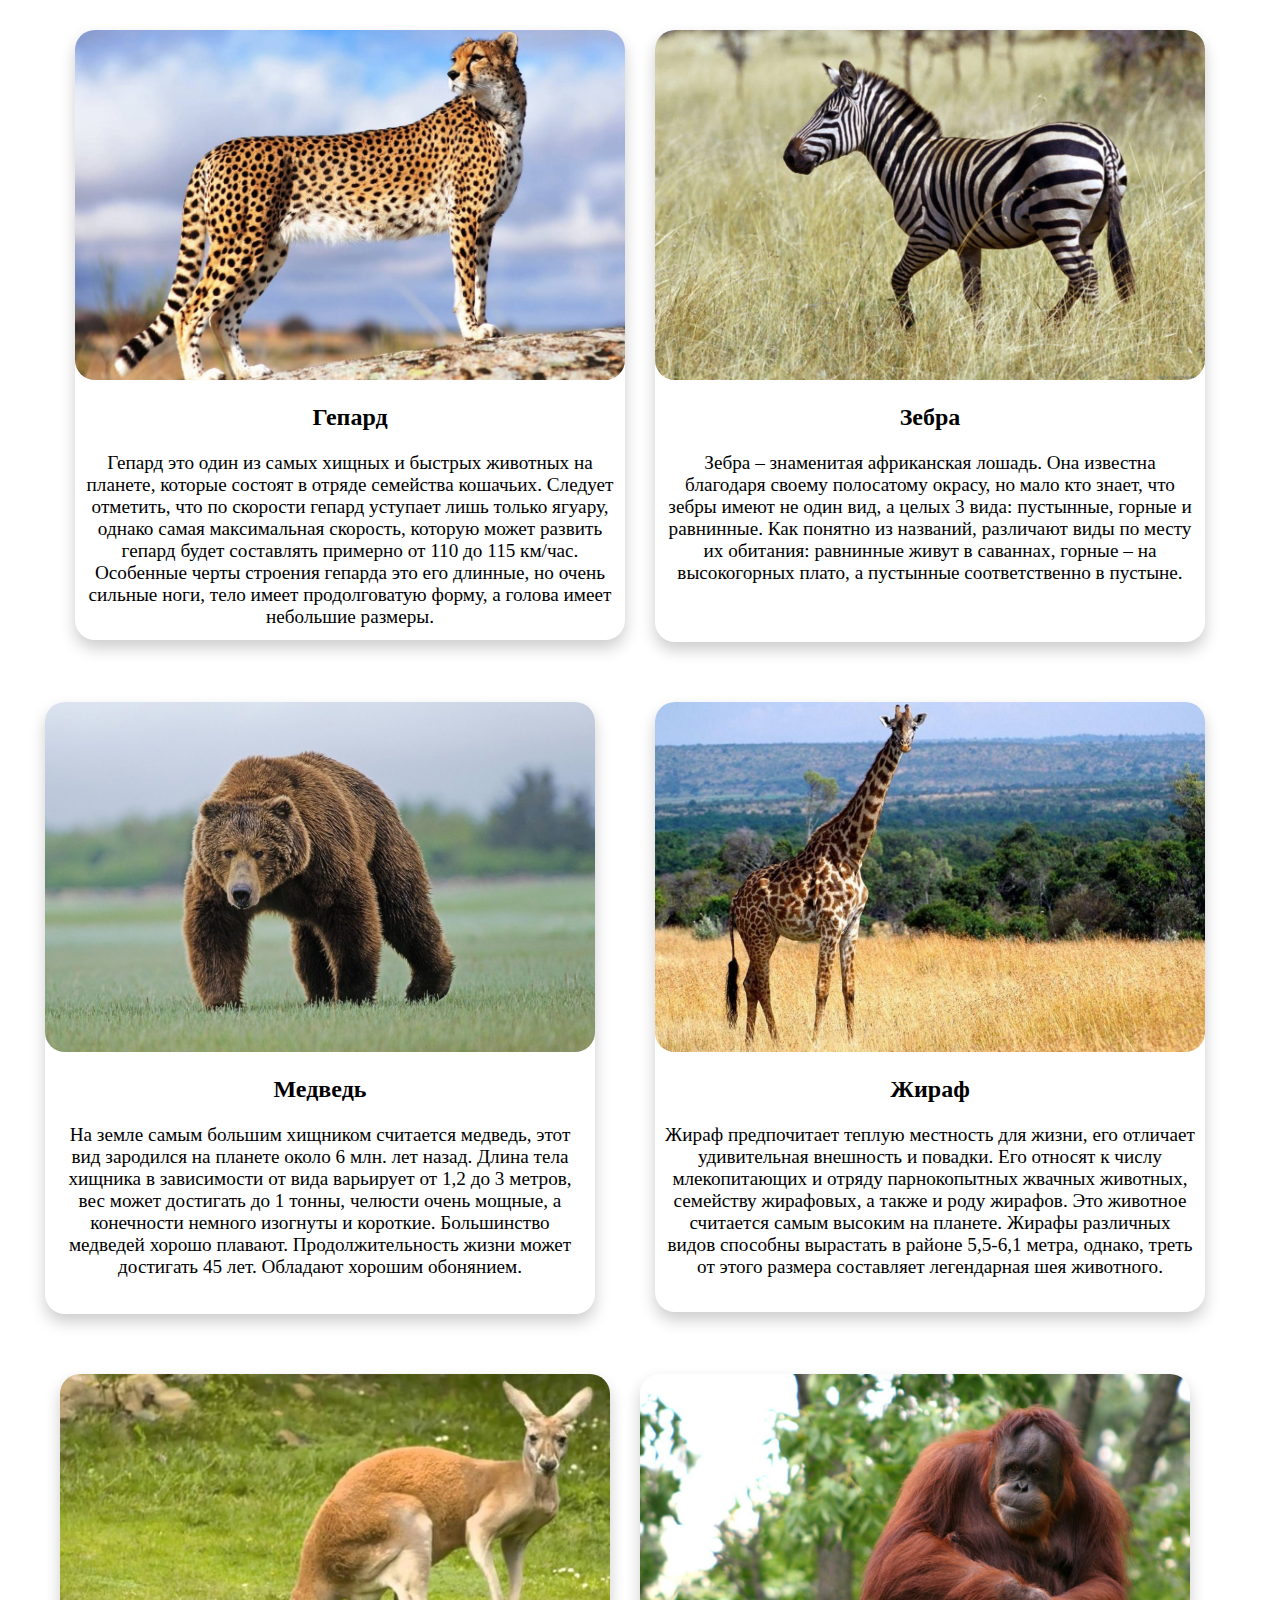
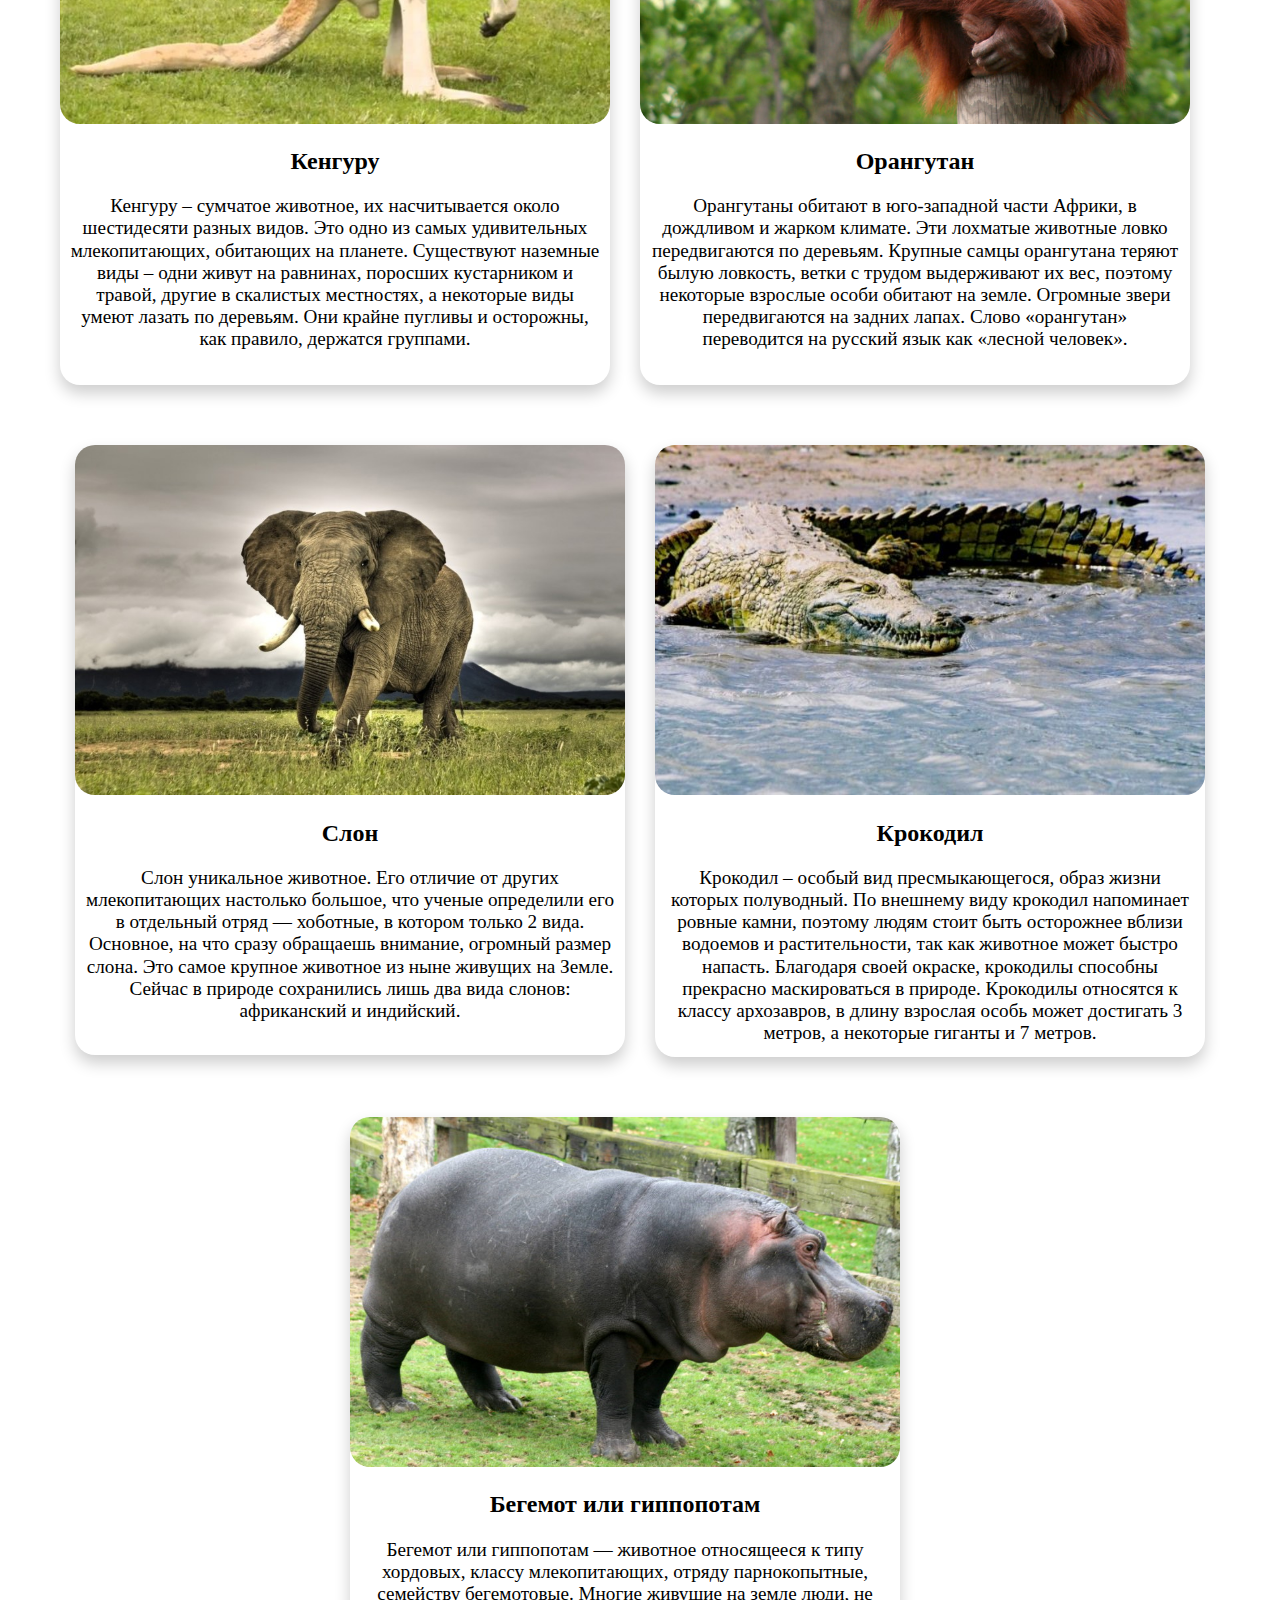
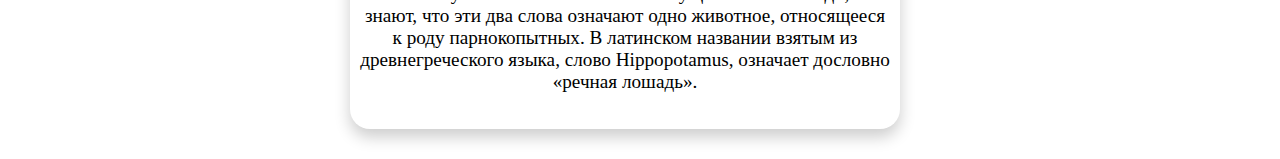
==== dz_6/index.html @ ddbcb293 "added dz_6" ====
<!DOCTYPE html>
<html lang="ru">

<head>
  <meta charset="UTF-8">
  <meta http-equiv="X-UA-Compatible" content="IE=edge">
  <meta name="viewport" content="width=device-width, initial-scale=1.0">
  <title>Дикие животные</title>
  <link rel="shortcut icon" href="images/favicon.png" type="image/png">
  <link rel="stylesheet" href="css/normalize.css">
  <link rel="stylesheet" href="css/style.css">
</head>

<body>
  <section>
    <div class="card__first">
      <div class="card__img"><img src="images/gepard.jpg" alt="Гепард"></div>
      <h2 class="card__title">Гепард</h2>
      <p class="card_description">
        Гепард это один из самых хищных и быстрых животных на планете, которые состоят в отряде семейства кошачьих. Следует отметить, что по скорости гепард уступает лишь только ягуару, однако самая максимальная скорость, которую может развить гепард будет составлять примерно от 110 до 115 км/час. Особенные черты строения гепарда это его длинные, но очень сильные ноги, тело имеет продолговатую форму, а голова имеет небольшие размеры.
      </p>
    </div><!--
    --><div class="card__middle">
      <div class="card__img"><img src="images/zebra.jpg" alt="Зебра"></div>
      <h2 class="card__title">Зебра</h2>
      <p class="card_description">
        Зебра – знаменитая африканская лошадь. Она известна благодаря своему полосатому окрасу, но мало кто знает, что зебры имеют не один вид, а целых 3 вида: пустынные, горные и равнинные. Как понятно из названий, различают виды по месту их обитания: равнинные живут в саваннах, горные – на высокогорных плато, а пустынные соответственно в пустыне.
      </p>
    </div><!--
    --><div class="card__last">
      <div class="card__img"><img src="images/medved.jpg" alt="Медведь"></div>
      <h2 class="card__title">Медведь</h2>
      <p class="card_description">
        На земле самым большим хищником считается медведь, этот вид зародился на планете около 6 млн. лет назад. Длина тела хищника в зависимости от вида варьирует от 1,2 до 3 метров, вес может достигать до 1 тонны, челюсти очень мощные, а конечности немного изогнуты и короткие. Большинство медведей хорошо плавают. Продолжительность жизни может достигать 45 лет. Обладают хорошим обонянием.
      </p>
    </div><!--
    --><div class="card__first">
      <div class="card__img"><img src="images/zhiraf.jpg" alt="Жираф"></div>
      <h2 class="card__title">Жираф</h2>
      <p class="card_description">
        Жираф предпочитает теплую местность для жизни, его отличает удивительная внешность и повадки. Его относят к числу млекопитающих и отряду парнокопытных жвачных животных, семейству жирафовых, а также и роду жирафов. Это животное считается самым высоким на планете. Жирафы различных видов способны вырастать в районе 5,5-6,1 метра, однако, треть от этого размера составляет легендарная шея животного.
      </p>
    </div><!--
    --><div class="card__middle">
      <div class="card__img"><img src="images/kenguru.jpg" alt="Кенгуру"></div>
      <h2 class="card__title">Кенгуру</h2>
      <p class="card_description">
        Кенгуру – сумчатое животное, их насчитывается около шестидесяти разных видов. Это одно из самых удивительных млекопитающих, обитающих на планете. Существуют наземные виды – одни живут на равнинах, поросших кустарником и травой, другие в скалистых местностях, а некоторые виды умеют лазать по деревьям. Они крайне пугливы и осторожны, как правило, держатся группами.
      </p>
    </div><!--
    --><div class="card__last">
      <div class="card__img"><img src="images/orangutan.jpg" alt="Орангутан"></div>
      <h2 class="card__title">Орангутан</h2>
      <p class="card_description">
        Орангутаны обитают в юго-западной части Африки, в дождливом и жарком климате. Эти лохматые животные ловко передвигаются по деревьям. Крупные самцы орангутана теряют былую ловкость, ветки с трудом выдерживают их вес, поэтому некоторые взрослые особи обитают на земле. Огромные звери передвигаются на задних лапах. Слово «орангутан» переводится на русский язык как «лесной человек».
      </p>
    </div>
    <div class="card__first">
      <div class="card__img"><img src="images/slon.jpg" alt="Слон"></div>
      <h2 class="card__title">Слон</h2>
      <p class="card_description">
        Слон уникальное животное. Его отличие от других млекопитающих настолько большое, что ученые определили его в отдельный отряд — хоботные, в котором только 2 вида. Основное, на что сразу обращаешь внимание, огромный размер слона. Это самое крупное животное из ныне живущих на Земле. Сейчас в природе сохранились лишь два вида слонов: африканский и индийский.
      </p>
    </div><!--
    --><div class="card__middle">
      <div class="card__img"><img src="images/krokodil.jpg" alt="Крокодил"></div>
      <h2 class="card__title">Крокодил</h2>
      <p class="card_description">
        Крокодил – особый вид пресмыкающегося, образ жизни которых полуводный. По внешнему виду крокодил напоминает ровные камни, поэтому людям стоит быть осторожнее вблизи водоемов и растительности, так как животное может быстро напасть. Благодаря своей окраске, крокодилы способны прекрасно маскироваться в природе. Крокодилы относятся к классу архозавров, в длину взрослая особь может достигать 3 метров, а некоторые гиганты и 7 метров.
      </p>
    </div><!--
    --><div class="card__last">
      <div class="card__img"><img src="images/begemot.jpg" alt="Бегемот"></div>
      <h2 class="card__title">Бегемот или гиппопотам</h2>
      <p class="card_description">
        Бегемот или гиппопотам — животное относящееся к типу хордовых, классу млекопитающих, отряду парнокопытные, семейству бегемотовые. Многие живущие на земле люди, не знают, что эти два слова означают одно животное, относящееся к роду парнокопытных. В латинском названии взятым из древнегреческого языка, слово Hippopotamus, означает дословно «речная лошадь».
      </p>
    </div>

  </section>
</body>

</html>
---- dz_6/css/style.css ----
section {
  text-align: center;
}

.card__first {
  margin: 30px;
  width: 550px;
  height: 610px;
  display: inline-block;
  vertical-align: top;
  border-radius: 20px;
  box-shadow: 0 8px 16px 0 rgba(0,0,0,0.2);
}

.card__middle {
  margin: 30px 30px 30px 0;
  width: 550px;
  display: inline-block;
  vertical-align: top;
  border-radius: 20px;
  box-shadow: 0 8px 16px 0 rgba(0,0,0,0.2);
}

.card__last {
  margin: 30px 30px 30px 0;
  width: 550px;
  display: inline-block;
  vertical-align: top;
  border-radius: 20px;
  box-shadow: 0 8px 16px 0 rgba(0,0,0,0.2);
}

.card__img img {
  height: 350px;
  width: 550px;
  border-radius: 20px;
  object-fit: cover;
}

.card__title {
text-align: center;
}

.card_description {
  font-size: 1.2em;
  height: 180px;
  margin: 0 10px 10px 10px;
}
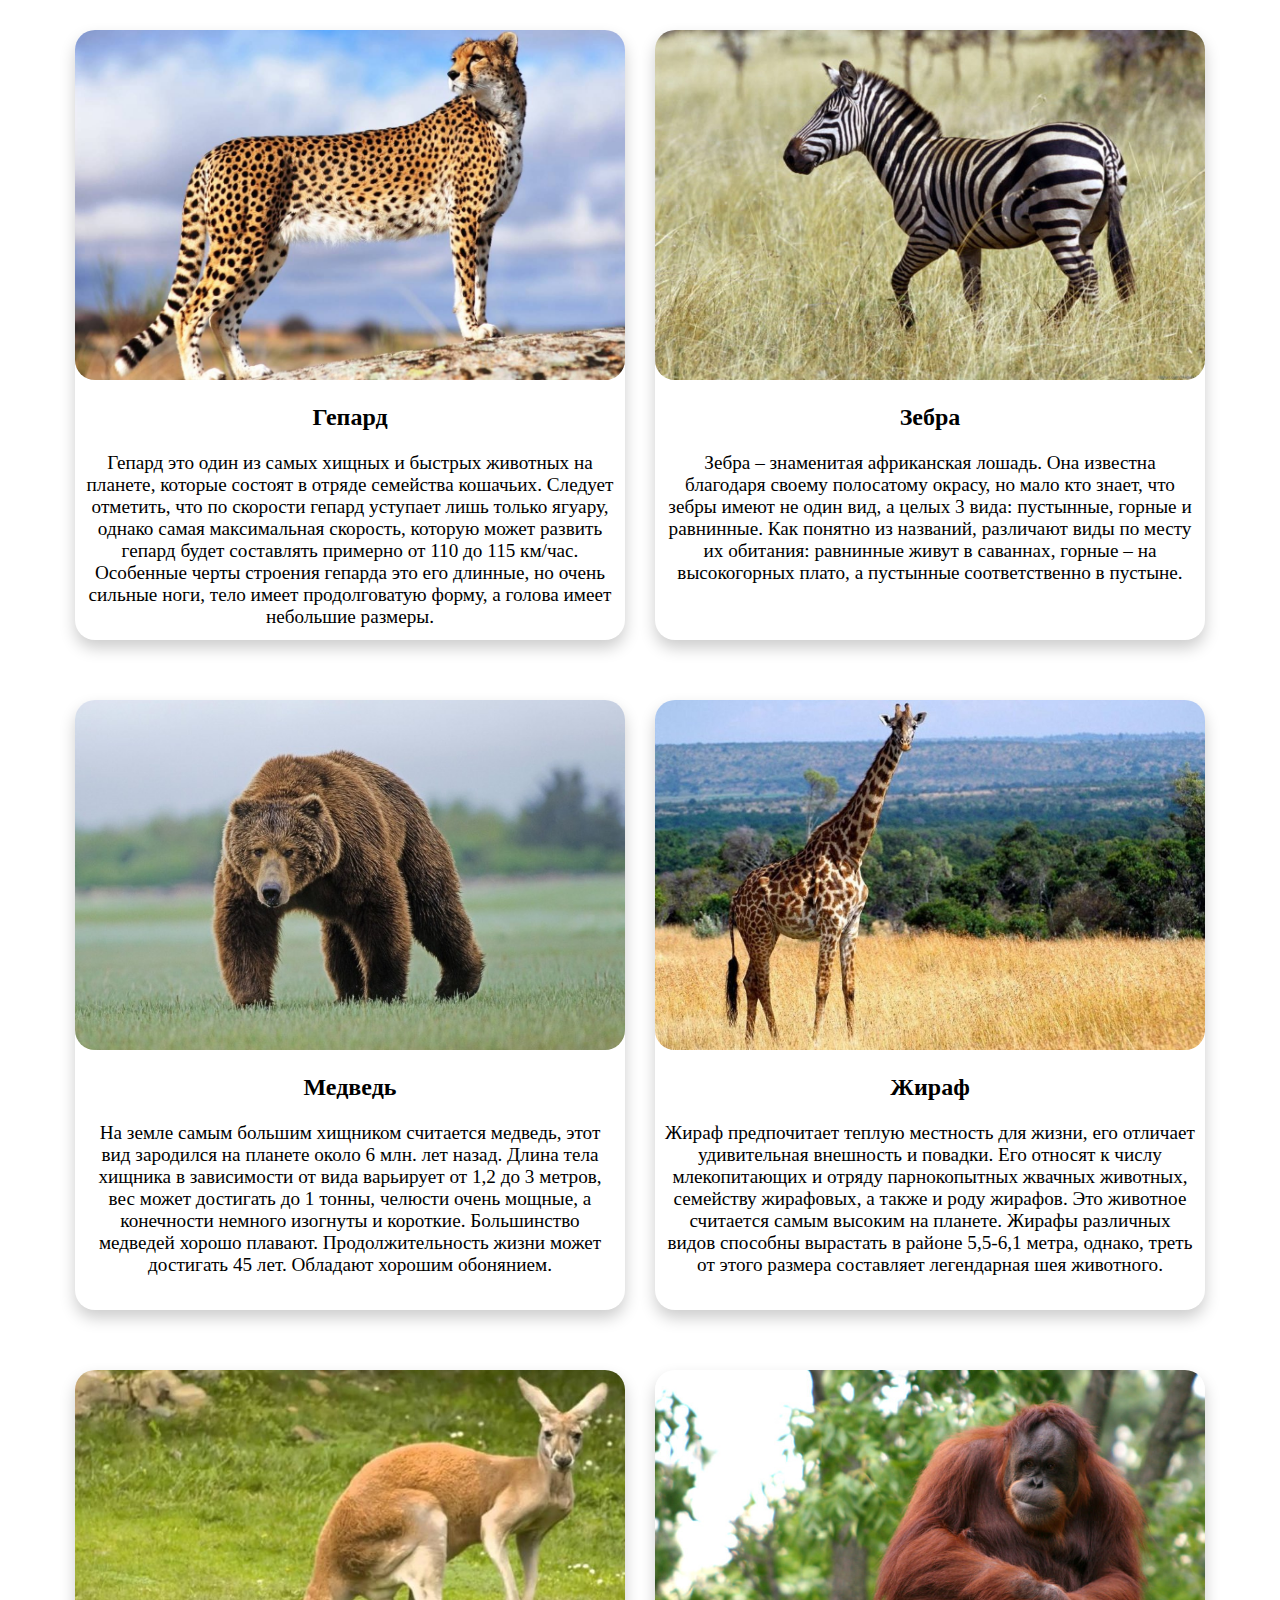
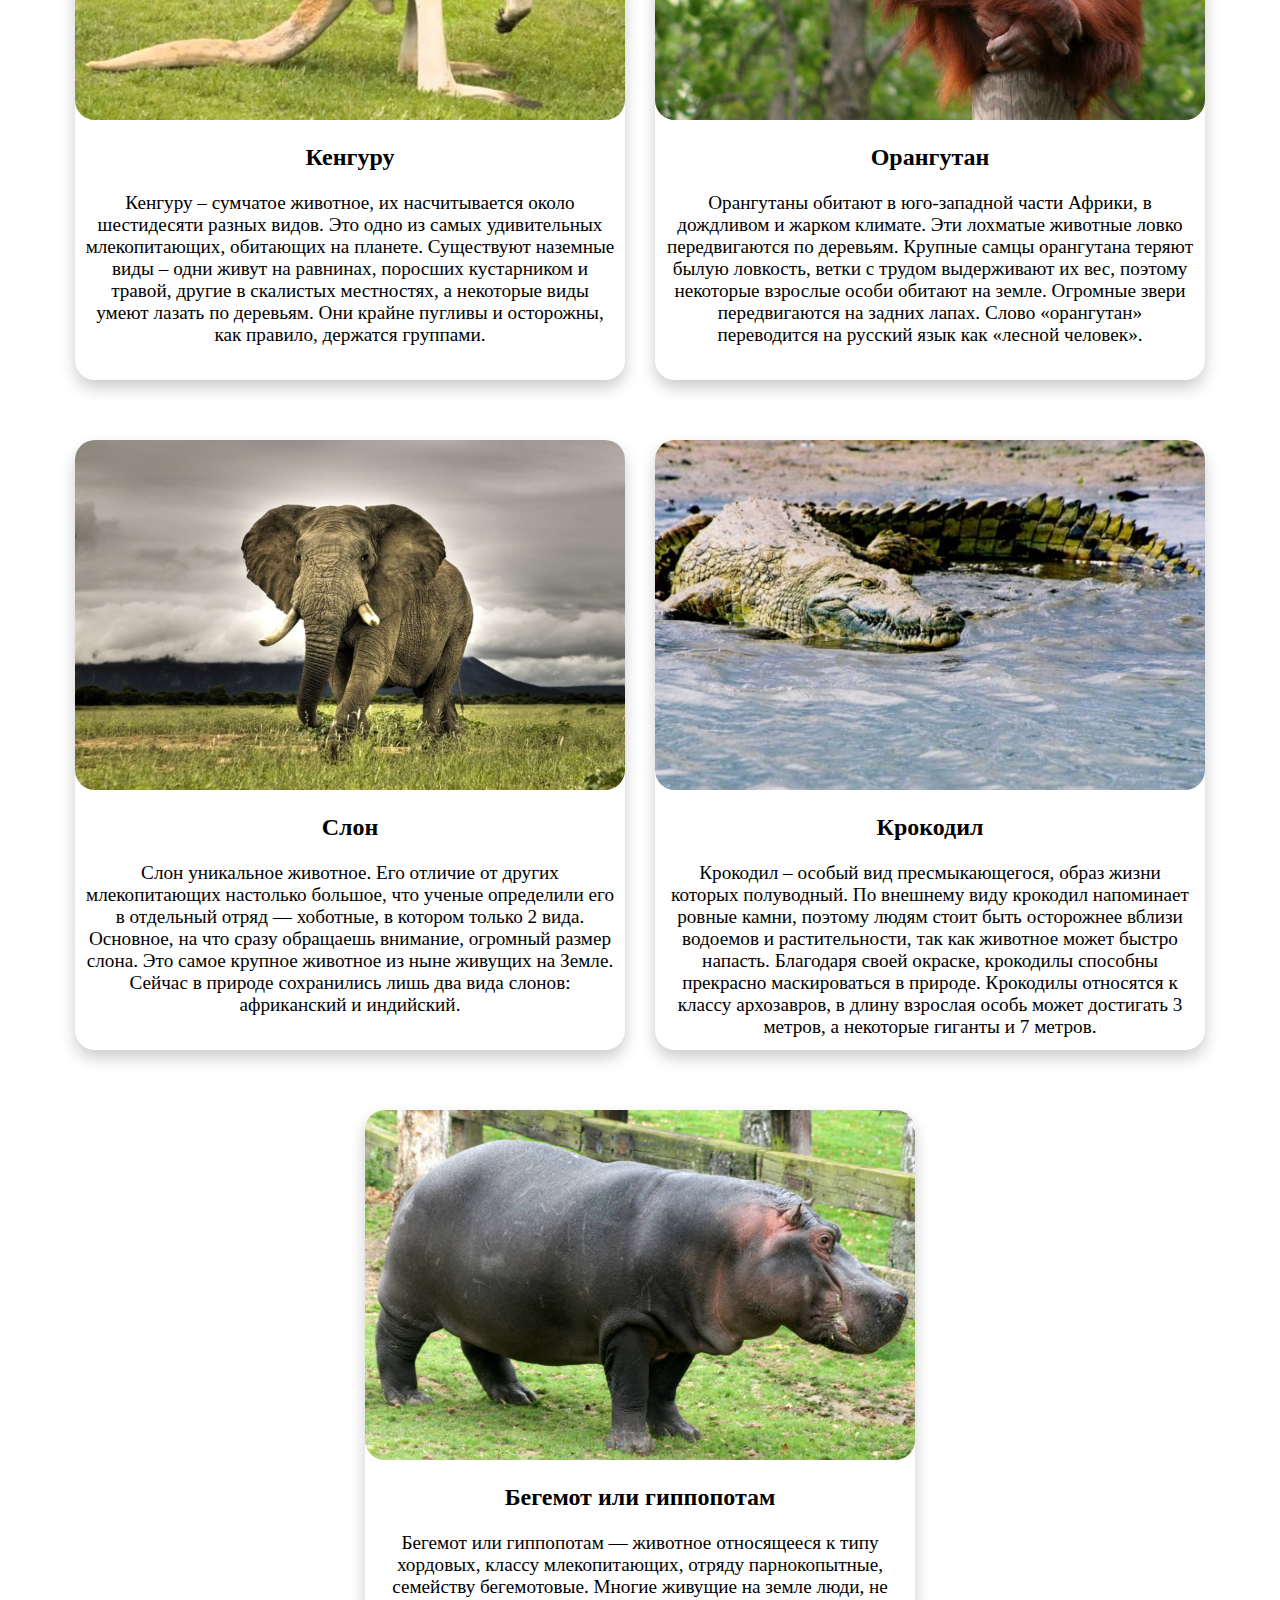
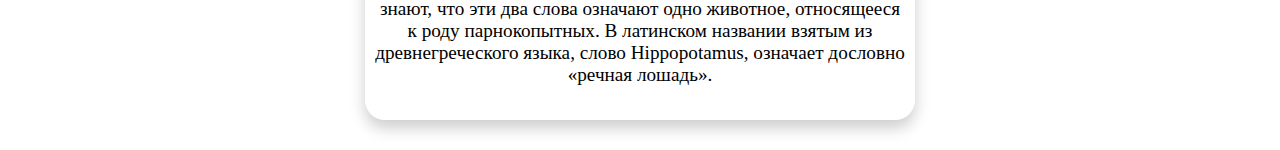
==== commit d285d3d5: "optimization class card" ====
--- a/dz_6/index.html
+++ b/dz_6/index.html
@@ -13,63 +13,63 @@
 
 <body>
   <section>
-    <div class="card__first">
+    <div class="card">
       <div class="card__img"><img src="images/gepard.jpg" alt="Гепард"></div>
       <h2 class="card__title">Гепард</h2>
       <p class="card_description">
         Гепард это один из самых хищных и быстрых животных на планете, которые состоят в отряде семейства кошачьих. Следует отметить, что по скорости гепард уступает лишь только ягуару, однако самая максимальная скорость, которую может развить гепард будет составлять примерно от 110 до 115 км/час. Особенные черты строения гепарда это его длинные, но очень сильные ноги, тело имеет продолговатую форму, а голова имеет небольшие размеры.
       </p>
     </div><!--
-    --><div class="card__middle">
+    --><div class="card">
       <div class="card__img"><img src="images/zebra.jpg" alt="Зебра"></div>
       <h2 class="card__title">Зебра</h2>
       <p class="card_description">
         Зебра – знаменитая африканская лошадь. Она известна благодаря своему полосатому окрасу, но мало кто знает, что зебры имеют не один вид, а целых 3 вида: пустынные, горные и равнинные. Как понятно из названий, различают виды по месту их обитания: равнинные живут в саваннах, горные – на высокогорных плато, а пустынные соответственно в пустыне.
       </p>
     </div><!--
-    --><div class="card__last">
+    --><div class="card">
       <div class="card__img"><img src="images/medved.jpg" alt="Медведь"></div>
       <h2 class="card__title">Медведь</h2>
       <p class="card_description">
         На земле самым большим хищником считается медведь, этот вид зародился на планете около 6 млн. лет назад. Длина тела хищника в зависимости от вида варьирует от 1,2 до 3 метров, вес может достигать до 1 тонны, челюсти очень мощные, а конечности немного изогнуты и короткие. Большинство медведей хорошо плавают. Продолжительность жизни может достигать 45 лет. Обладают хорошим обонянием.
       </p>
     </div><!--
-    --><div class="card__first">
+    --><div class="card">
       <div class="card__img"><img src="images/zhiraf.jpg" alt="Жираф"></div>
       <h2 class="card__title">Жираф</h2>
       <p class="card_description">
         Жираф предпочитает теплую местность для жизни, его отличает удивительная внешность и повадки. Его относят к числу млекопитающих и отряду парнокопытных жвачных животных, семейству жирафовых, а также и роду жирафов. Это животное считается самым высоким на планете. Жирафы различных видов способны вырастать в районе 5,5-6,1 метра, однако, треть от этого размера составляет легендарная шея животного.
       </p>
     </div><!--
-    --><div class="card__middle">
+    --><div class="card">
       <div class="card__img"><img src="images/kenguru.jpg" alt="Кенгуру"></div>
       <h2 class="card__title">Кенгуру</h2>
       <p class="card_description">
         Кенгуру – сумчатое животное, их насчитывается около шестидесяти разных видов. Это одно из самых удивительных млекопитающих, обитающих на планете. Существуют наземные виды – одни живут на равнинах, поросших кустарником и травой, другие в скалистых местностях, а некоторые виды умеют лазать по деревьям. Они крайне пугливы и осторожны, как правило, держатся группами.
       </p>
     </div><!--
-    --><div class="card__last">
+    --><div class="card">
       <div class="card__img"><img src="images/orangutan.jpg" alt="Орангутан"></div>
       <h2 class="card__title">Орангутан</h2>
       <p class="card_description">
         Орангутаны обитают в юго-западной части Африки, в дождливом и жарком климате. Эти лохматые животные ловко передвигаются по деревьям. Крупные самцы орангутана теряют былую ловкость, ветки с трудом выдерживают их вес, поэтому некоторые взрослые особи обитают на земле. Огромные звери передвигаются на задних лапах. Слово «орангутан» переводится на русский язык как «лесной человек».
       </p>
     </div>
-    <div class="card__first">
+    <div class="card">
       <div class="card__img"><img src="images/slon.jpg" alt="Слон"></div>
       <h2 class="card__title">Слон</h2>
       <p class="card_description">
         Слон уникальное животное. Его отличие от других млекопитающих настолько большое, что ученые определили его в отдельный отряд — хоботные, в котором только 2 вида. Основное, на что сразу обращаешь внимание, огромный размер слона. Это самое крупное животное из ныне живущих на Земле. Сейчас в природе сохранились лишь два вида слонов: африканский и индийский.
       </p>
     </div><!--
-    --><div class="card__middle">
+    --><div class="card">
       <div class="card__img"><img src="images/krokodil.jpg" alt="Крокодил"></div>
       <h2 class="card__title">Крокодил</h2>
       <p class="card_description">
         Крокодил – особый вид пресмыкающегося, образ жизни которых полуводный. По внешнему виду крокодил напоминает ровные камни, поэтому людям стоит быть осторожнее вблизи водоемов и растительности, так как животное может быстро напасть. Благодаря своей окраске, крокодилы способны прекрасно маскироваться в природе. Крокодилы относятся к классу архозавров, в длину взрослая особь может достигать 3 метров, а некоторые гиганты и 7 метров.
       </p>
     </div><!--
-    --><div class="card__last">
+    --><div class="card">
       <div class="card__img"><img src="images/begemot.jpg" alt="Бегемот"></div>
       <h2 class="card__title">Бегемот или гиппопотам</h2>
       <p class="card_description">
--- a/dz_6/css/style.css
+++ b/dz_6/css/style.css
@@ -2,28 +2,10 @@
   text-align: center;
 }
 
-.card__first {
-  margin: 30px;
+.card {
+  margin: 30px 15px;
   width: 550px;
   height: 610px;
-  display: inline-block;
-  vertical-align: top;
-  border-radius: 20px;
-  box-shadow: 0 8px 16px 0 rgba(0,0,0,0.2);
-}
-
-.card__middle {
-  margin: 30px 30px 30px 0;
-  width: 550px;
-  display: inline-block;
-  vertical-align: top;
-  border-radius: 20px;
-  box-shadow: 0 8px 16px 0 rgba(0,0,0,0.2);
-}
-
-.card__last {
-  margin: 30px 30px 30px 0;
-  width: 550px;
   display: inline-block;
   vertical-align: top;
   border-radius: 20px;
